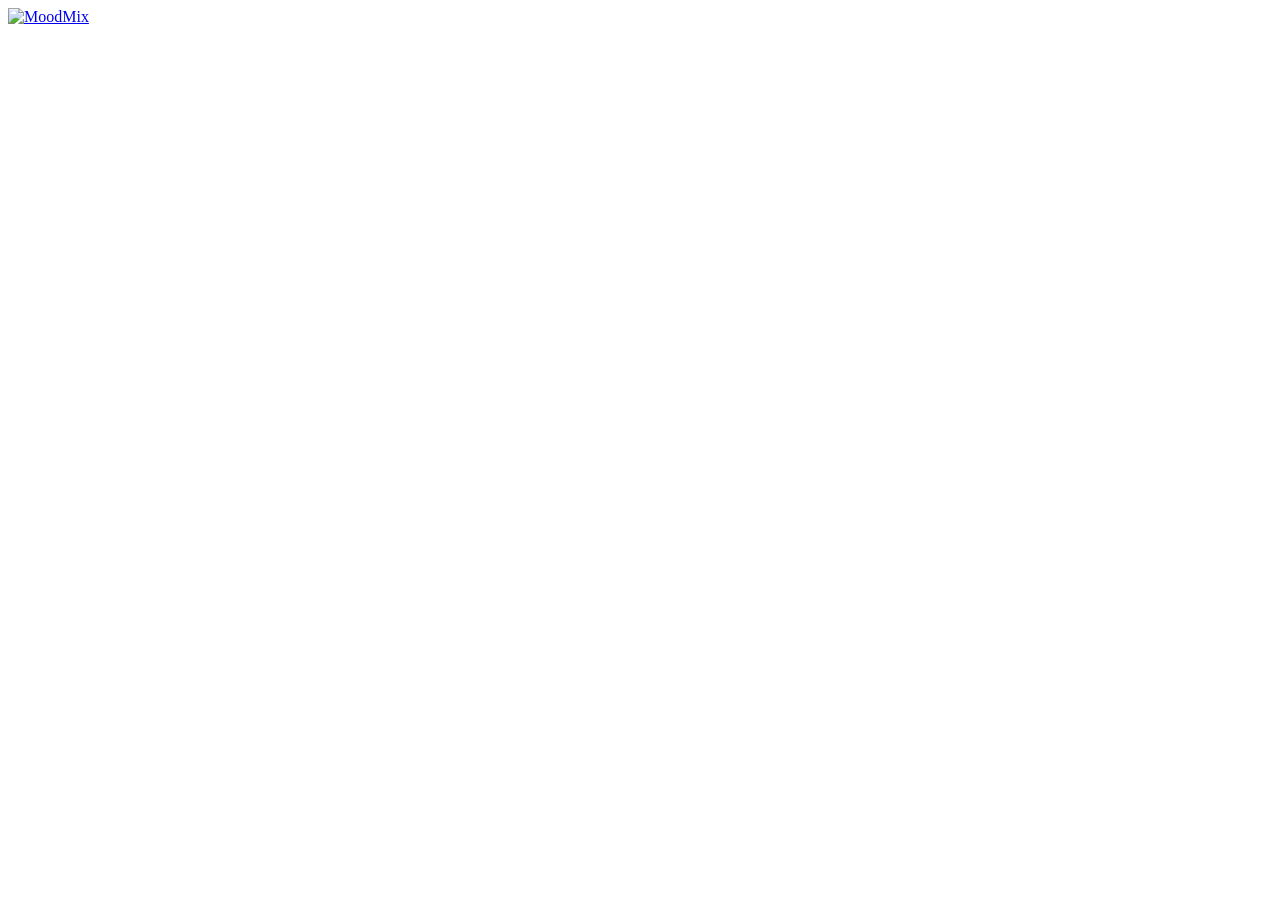
==== html/app.html @ 7e023df2 "html" ====
<!DOCTYPE html>
<html lang="ru"><head><meta charset="UTF-8"><meta name="viewport" content="width=device-width,initial-scale=1">
<title>MoodMix — сервис</title>
<link href="https://fonts.googleapis.com/css2?family=Great+Vibes&family=Montserrat:wght@400;600;700&display=swap" rel="stylesheet">
<link rel="stylesheet" href="../css/style.css"></head><body>
<div id="sky"></div><div id="sun"></div><div id="moon"></div><div id="sea"></div>
<div class="top"><a href="index.html"><img src="../img/logo.png" alt="MoodMix"></a><nav id="nav"></nav></div>
<main id="app"></main>
<div class="modal" id="modal"></div>
<script src="../js/landing.js"></script>
<script src="../js/data.js"></script>
<script src="../js/app.js"></script></body></html>
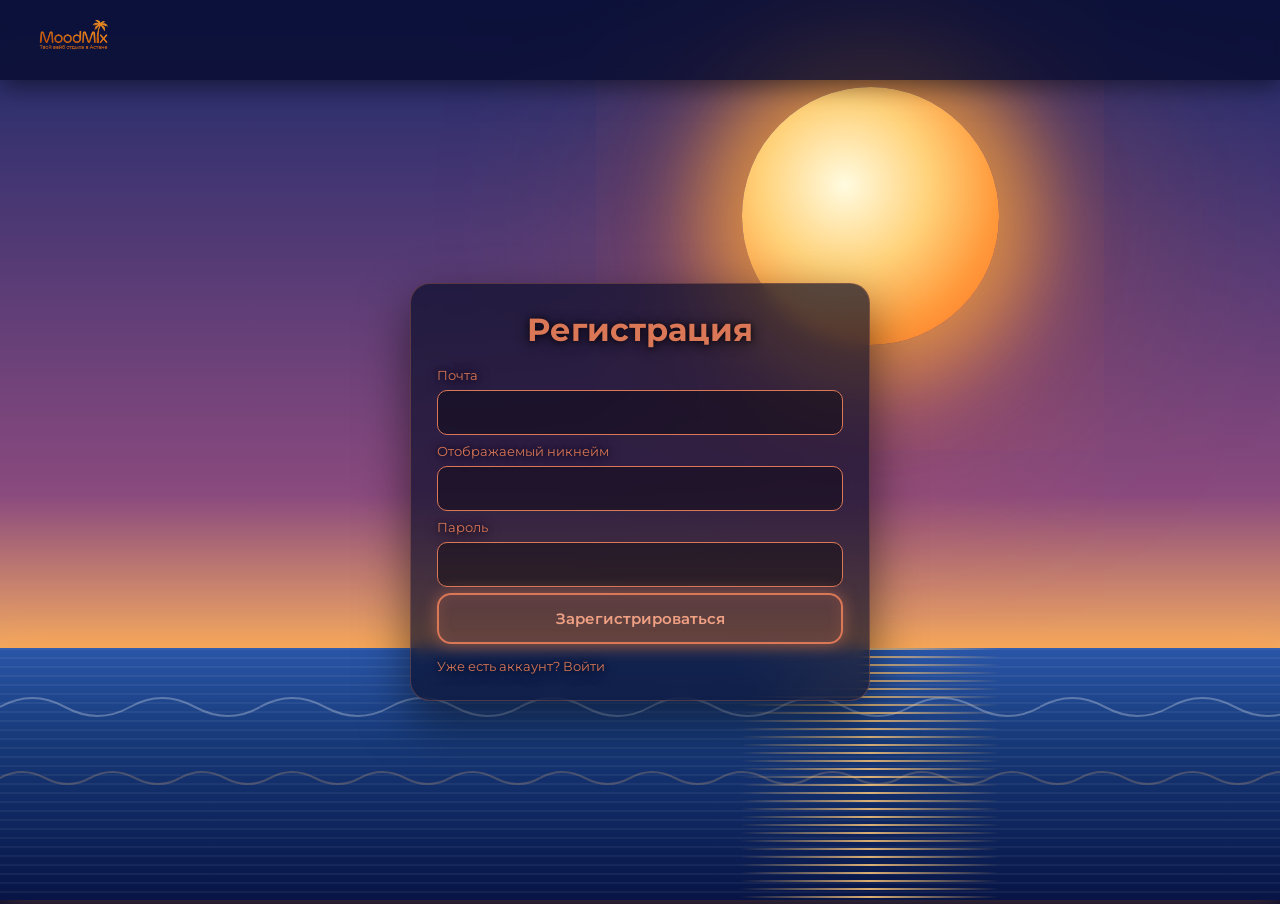
==== commit 9d13ece0: "mvp1" ====
--- a/html/app.html
+++ b/html/app.html
@@ -1,12 +1,66 @@
 <!DOCTYPE html>
-<html lang="ru"><head><meta charset="UTF-8"><meta name="viewport" content="width=device-width,initial-scale=1">
-<title>MoodMix — сервис</title>
-<link href="https://fonts.googleapis.com/css2?family=Great+Vibes&family=Montserrat:wght@400;600;700&display=swap" rel="stylesheet">
-<link rel="stylesheet" href="../css/style.css"></head><body>
-<div id="sky"></div><div id="sun"></div><div id="moon"></div><div id="sea"></div>
-<div class="top"><a href="index.html"><img src="../img/logo.png" alt="MoodMix"></a><nav id="nav"></nav></div>
-<main id="app"></main>
-<div class="modal" id="modal"></div>
-<script src="../js/landing.js"></script>
-<script src="../js/data.js"></script>
-<script src="../js/app.js"></script></body></html>
+<html lang="ru">
+<head>
+  <meta charset="UTF-8">
+  <meta name="viewport" content="width=device-width, initial-scale=1">
+  <title>MoodMix — сервис</title>
+  <link href="https://fonts.googleapis.com/css2?family=Great+Vibes&family=Montserrat:wght@400;600;700&display=swap" rel="stylesheet">
+  <link rel="stylesheet" href="../css/style.css">
+</head>
+<body data-scene="sunset">
+  <!-- Фон «закат» (по умолчанию) -->
+  <div id="sky"></div><div id="sun"></div><div id="moon"></div><div id="sea"></div>
+
+  <!-- Фон «пляж с пальмами» — показывается на странице теста -->
+  <div id="beach">
+    <svg viewBox="0 0 1600 900" preserveAspectRatio="xMidYMax slice" aria-hidden="true">
+      <defs>
+        <linearGradient id="bSky" x1="0" y1="0" x2="0" y2="1">
+          <stop offset="0" stop-color="#10224f"/><stop offset=".55" stop-color="#2f6a9c"/><stop offset="1" stop-color="#f4a95e"/>
+        </linearGradient>
+        <linearGradient id="bSea" x1="0" y1="0" x2="0" y2="1">
+          <stop offset="0" stop-color="#1b8fa3"/><stop offset="1" stop-color="#0b4f6c"/>
+        </linearGradient>
+        <linearGradient id="bSand" x1="0" y1="0" x2="0" y2="1">
+          <stop offset="0" stop-color="#f1d3a0"/><stop offset="1" stop-color="#c89a5e"/>
+        </linearGradient>
+        <radialGradient id="bSun"><stop offset="0" stop-color="#fff2c6"/><stop offset=".4" stop-color="#ffc46b" stop-opacity=".8"/><stop offset="1" stop-color="#ff8a3c" stop-opacity="0"/></radialGradient>
+        <!-- Пальма: ствол + 7 листьев. Основание ствола в точке (100, 300) -->
+        <g id="palm">
+          <path d="M100 300 Q112 200 90 110" stroke="#2a1b12" stroke-width="10" fill="none" stroke-linecap="round"/>
+          <g fill="#0d3a2c">
+            <path id="leaf" d="M90 110 C120 70 170 70 195 105 C160 88 125 92 90 110Z"/>
+            <use href="#leaf" transform="rotate(50 90 110)"/><use href="#leaf" transform="rotate(100 90 110)"/>
+            <use href="#leaf" transform="rotate(150 90 110)"/><use href="#leaf" transform="rotate(200 90 110)"/>
+            <use href="#leaf" transform="rotate(255 90 110)"/><use href="#leaf" transform="rotate(305 90 110)"/>
+          </g>
+        </g>
+      </defs>
+      <rect width="1600" height="620" fill="url(#bSky)"/>
+      <circle cx="1100" cy="560" r="230" fill="url(#bSun)"/>
+      <rect y="560" width="1600" height="160" fill="url(#bSea)"/>
+      <g fill="none" stroke="#fff" stroke-opacity=".25" stroke-width="2">
+        <path d="M0 600 Q40 590 80 600 T160 600 T240 600 T320 600 T400 600 T480 600 T560 600 T640 600 T720 600 T800 600 T880 600 T960 600 T1040 600 T1120 600 T1200 600 T1280 600 T1360 600 T1440 600 T1520 600 T1600 600"/>
+        <path d="M0 650 Q60 636 120 650 T240 650 T360 650 T480 650 T600 650 T720 650 T840 650 T960 650 T1080 650 T1200 650 T1320 650 T1440 650 T1560 650"/>
+      </g>
+      <path d="M0 700 Q200 680 400 705 T800 700 T1200 705 T1600 695 L1600 900 L0 900Z" fill="url(#bSand)"/>
+      <path d="M0 700 Q200 680 400 705 T800 700 T1200 705 T1600 695" fill="none" stroke="#fff" stroke-opacity=".7" stroke-width="5"/>
+      <use href="#palm" transform="translate(-120 120) scale(2.6)"/>
+      <use href="#palm" transform="translate(1680 240) scale(-2.2 2.2)"/>
+      <use href="#palm" transform="translate(220 480) scale(1.4)"/>
+      <use href="#palm" transform="translate(1360 570) scale(-1.1 1.1)"/>
+    </svg>
+  </div>
+
+  <div class="top">
+    <a href="index.html"><img src="../img/logo.png" alt="MoodMix"></a>
+    <nav id="nav"></nav>
+  </div>
+  <main id="app"></main>
+  <div class="modal" id="modal"></div>
+
+  <script src="../js/landing.js"></script>
+  <script src="../js/data.js"></script>
+  <script src="../js/app.js"></script>
+</body>
+</html>
--- a/css/style.css
+++ b/css/style.css
@@ -0,0 +1,187 @@
+/* ==========================================================
+   MoodMix — стили. Разделы: 1 Переменные · 2 Фон-закат
+   3 Фон-пляж · 4 Главная · 5 Кнопки · 6 Сервис · 7 Адаптив
+   ========================================================== */
+
+/* ---------- 1. Переменные и база ---------- */
+:root {
+  --c: #D97757;                 /* фирменный цвет Claude */
+  --c-light: #F0A184;
+  --night: #070b2e;
+  --text-shadow: 0 2px 14px rgba(0,0,0,.85), 0 0 4px rgba(0,0,0,.6);
+  --box-shadow: 0 20px 50px rgba(0,0,0,.55);
+  --sun-x: 68%;                 /* положение солнца по горизонтали */
+}
+* { box-sizing: border-box; margin: 0; }
+html { scroll-behavior: smooth; }
+body {
+  font-family: 'Montserrat', system-ui, sans-serif;
+  color: var(--c); text-shadow: var(--text-shadow);
+  background: var(--night); min-height: 100vh; overflow-x: hidden;
+}
+h2 { font-size: 32px; text-align: center; margin-bottom: 36px; }
+
+/* ---------- 2. Фон «закат» (небо, солнце, луна, море) ---------- */
+#sky { position: fixed; inset: 0; z-index: -4; }
+
+#sun {
+  position: fixed; left: var(--sun-x); top: 24%; z-index: -2;
+  width: min(560px, 90vw); aspect-ratio: 1; transform: translate(-50%, -50%);
+}
+#sun::after {                   /* ядро */
+  content: ''; position: absolute; inset: 27%; border-radius: 50%;
+  background: radial-gradient(circle at 40% 38%, #fffbe0, #ffd27a 38%, #ff9a3c 68%, #ff6a1f);
+  box-shadow: 0 0 80px 40px rgba(255,170,60,.7), 0 0 200px 100px rgba(255,110,40,.35);
+}
+#moon {
+  position: fixed; left: 30%; top: 16%; z-index: -2; width: 90px; height: 90px; border-radius: 50%;
+  background: radial-gradient(circle at 35% 35%, #fff, #d9deef 60%, #aab3d6);
+  box-shadow: 0 0 60px 20px rgba(200,215,255,.35); opacity: 0;
+}
+
+#sea {
+  position: fixed; left: 0; right: 0; bottom: 0; height: 28vh; z-index: -1; overflow: hidden;
+  background: linear-gradient(#2a56a8, #173a7a 35%, #071445);
+  box-shadow: 0 -6px 30px rgba(255,160,70,.45);
+}
+#sea::before {                  /* текстура: волны + рябь, медленно «плывут» */
+  content: ''; position: absolute; inset: 0;
+  background:
+    url("data:image/svg+xml,%3Csvg xmlns='http://www.w3.org/2000/svg' width='260' height='44'%3E%3Cpath d='M0 22Q32 4 65 22T130 22T195 22T260 22' fill='none' stroke='rgba(255,255,255,.28)' stroke-width='2'/%3E%3C/svg%3E") repeat-x 0 18% / 260px 44px,
+    url("data:image/svg+xml,%3Csvg xmlns='http://www.w3.org/2000/svg' width='180' height='34'%3E%3Cpath d='M0 17Q22 5 45 17T90 17T135 17T180 17' fill='none' stroke='rgba(255,190,120,.22)' stroke-width='2'/%3E%3C/svg%3E") repeat-x 0 52% / 180px 34px,
+    repeating-linear-gradient(180deg, rgba(255,255,255,.05) 0 2px, transparent 2px 9px);
+  animation: drift 16s linear infinite;
+}
+#sea::after {                   /* солнечная дорожка на воде */
+  content: ''; position: absolute; top: 0; bottom: 0; width: 260px; left: calc(var(--sun-x) - 130px);
+  background: repeating-linear-gradient(180deg, rgba(255,200,120,.85) 0 2px, transparent 2px 8px);
+  -webkit-mask-image: linear-gradient(90deg, transparent, #000 50%, transparent);
+          mask-image: linear-gradient(90deg, transparent, #000 50%, transparent);
+  opacity: var(--sun, 1); animation: shimmer 2.4s ease-in-out infinite alternate;
+}
+@keyframes drift   { to { background-position: 260px 18%, -180px 52%, 0 0; } }
+@keyframes shimmer { from { transform: scaleX(.8); } to { transform: scaleX(1.15); } }
+
+/* ---------- 3. Фон «пляж с пальмами» (страница теста) ---------- */
+#beach { position: fixed; inset: 0; z-index: -3; display: none; }
+#beach svg { width: 100%; height: 100%; }
+[data-scene="beach"] #beach { display: block; }
+[data-scene="beach"] :is(#sky, #sun, #moon, #sea) { display: none; }
+
+/* ---------- 4. Главная ---------- */
+.hero { height: 100vh; display: grid; place-items: center; text-align: center; padding: 20px; position: relative; }
+.hero h1 {
+  font: 400 clamp(46px, 9.5vw, 118px) 'Great Vibes', cursive; color: var(--c-light);
+  text-shadow: 0 0 6px #fff3, 0 0 14px var(--c), 0 0 32px var(--c), 0 0 64px var(--c), 0 0 110px #b4482a;
+  animation: write 3.5s ease-out both, neon 3s 3.5s ease-in-out infinite alternate;
+}
+.hero p { margin-top: 16px; font-size: 18px; opacity: 0; animation: fade 1.5s 3.2s forwards; }
+.hero small { position: absolute; bottom: 32vh; animation: bob 2s infinite; }
+@keyframes write { from { clip-path: inset(-60px 100% -60px -60px); } to { clip-path: inset(-60px); } }
+@keyframes neon  { to { filter: brightness(1.15) drop-shadow(0 0 12px var(--c)); } }
+@keyframes fade  { to { opacity: 1; } }
+@keyframes bob   { 50% { transform: translateY(8px); } }
+
+section { max-width: 1050px; margin: 0 auto; padding: 80px 24px; }
+.soft { background: radial-gradient(ellipse at center, rgba(6,10,40,.6), transparent 72%); }  /* мягкая подложка без рамок */
+
+/* О проекте: логотип в рамке слева, описание у правого края */
+.about { display: grid; grid-template-columns: minmax(260px, 440px) 1fr; gap: 40px; align-items: center; max-width: 1400px; padding: 80px 5vw; }
+.about-text { justify-self: end; max-width: 560px; }
+.logo-frame { order: -1; padding: 28px; border-radius: 22px; background: rgba(7,11,46,.88); border: 2px solid var(--c); box-shadow: 0 0 24px rgba(217,119,87,.45), var(--box-shadow); }
+.about h2 { text-align: left; }
+.about p { line-height: 1.8; margin-bottom: 14px; font-size: 17px; }
+.logo-frame img { display: block; width: 100%; }
+
+/* Отзывы: прижаты к левому краю */
+.reviews { max-width: 1400px; padding: 80px 5vw; }
+.reviews h2 { text-align: left; }
+
+.review { display: grid; grid-template-columns: 1fr 1fr; gap: 40px; align-items: center; width: min(720px, 100%); margin-bottom: 70px; }
+/* «Хаотичное» расположение: у каждого отзыва свой сдвиг, отступ и порядок */
+.review:nth-of-type(1) { margin-left: 0; }
+.review:nth-of-type(2) { margin-left: auto; margin-right: 4%; margin-bottom: 40px; }
+.review:nth-of-type(3) { margin-left: 18%; margin-bottom: 90px; }
+.review:nth-of-type(4) { margin-left: auto; margin-bottom: 50px; }
+.review:nth-of-type(5) { margin-left: 5%; }
+.review:nth-of-type(2) .review-media, .review:nth-of-type(4) .review-media { order: 2; }
+.review:nth-of-type(2) .photo { height: 210px; }
+.review:nth-of-type(3) .photo { height: 270px; }
+.review:nth-of-type(4) .photo { height: 230px; }
+.review-user { font-weight: 700; font-size: 18px; margin-bottom: 12px; }
+.photo { height: 250px; border-radius: 18px; display: grid; place-items: center; font-size: 72px; box-shadow: var(--box-shadow); }
+.review-body h3 { font-size: 24px; margin-bottom: 12px; }
+.review-body p { line-height: 1.7; font-size: 16px; }
+.stars { color: #ffd23f; font-size: 26px; letter-spacing: 4px; margin-top: 14px; text-shadow: 0 0 14px rgba(255,210,63,.7); }
+
+.cta { text-align: center; }
+footer { text-align: center; padding: 50px 20px 60px; border-top: 1px solid rgba(217,119,87,.5); background: linear-gradient(transparent, rgba(0,0,0,.6)); }
+footer h3 { letter-spacing: 3px; margin-bottom: 20px; }
+footer a { color: var(--c); margin: 6px 14px; display: inline-block; text-decoration: none; }
+footer a:hover { color: var(--c-light); text-shadow: 0 0 14px var(--c); }
+.fade { opacity: 0; transform: translateY(40px); transition: 1s; }
+.fade.in { opacity: 1; transform: none; }
+
+/* ---------- 5. Кнопки ---------- */
+.btn {
+  display: inline-block; padding: 14px 28px; border-radius: 14px; cursor: pointer; text-decoration: none;
+  font: 600 15px 'Montserrat', sans-serif; color: var(--c-light); text-shadow: none;
+  border: 2px solid var(--c); background: rgba(217,119,87,.12);
+  box-shadow: 0 0 16px rgba(217,119,87,.5), inset 0 0 14px rgba(217,119,87,.18); transition: .25s;
+}
+.btn:hover { background: var(--c); color: #1b0f0a; transform: translateY(-3px); box-shadow: 0 10px 34px rgba(217,119,87,.75); }
+.btn.big { font-size: 24px; padding: 28px 64px; border-radius: 6px; letter-spacing: 1px; }
+.btn.ghost { background: rgba(0,0,0,.25); box-shadow: 0 4px 14px rgba(0,0,0,.4); }
+.btn.sm { padding: 8px 14px; font-size: 13px; }
+
+/* ---------- 6. Сервис (app.html) ---------- */
+.top { display: flex; justify-content: space-between; align-items: center; padding: 12px 26px; position: sticky; top: 0; z-index: 5; background: rgba(7,11,46,.78); backdrop-filter: blur(8px); box-shadow: 0 6px 24px rgba(0,0,0,.5); }
+.top img { height: 52px; }
+.top nav { display: flex; gap: 10px; flex-wrap: wrap; }
+main { max-width: 1050px; margin: 0 auto; padding: 30px 18px; }
+main.center { display: grid; place-items: center; min-height: calc(100vh - 76px); }
+
+.glass { background: rgba(8,12,40,.68); border: 1px solid rgba(217,119,87,.3); border-radius: 20px; padding: 26px; box-shadow: var(--box-shadow); backdrop-filter: blur(8px); }
+.box { width: min(460px, 92vw); }
+.box h2 { margin-bottom: 16px; }
+.quiz { width: min(580px, 92vw); height: 410px; display: flex; flex-direction: column; justify-content: space-between; }   /* окно теста — фиксированного размера */
+.quiz h2 { min-height: 96px; display: flex; align-items: center; margin: 0; }
+.quiz .opts { display: grid; grid-template-columns: repeat(5, 1fr); margin: 0; }
+
+input, select, textarea { width: 100%; padding: 12px; margin: 6px 0; border-radius: 10px; border: 1px solid var(--c); background: rgba(0,0,0,.35); color: var(--c-light); font: inherit; text-shadow: none; }
+option { color: #000; }
+label { font-size: 13px; }
+.opts { display: flex; gap: 8px; margin: 18px 0; }
+.opts button { flex: 1; padding: 12px 4px; border-radius: 10px; border: 1px solid var(--c); background: rgba(0,0,0,.3); color: var(--c-light); cursor: pointer; font-size: 13px; text-shadow: none; transition: .2s; }
+.opts button:hover { background: var(--c); color: #1b0f0a; }
+.bar { height: 8px; background: rgba(255,255,255,.15); border-radius: 8px; overflow: hidden; }
+.bar i { display: block; height: 100%; background: var(--c); box-shadow: 0 0 12px var(--c); transition: .3s; }
+
+.filters { display: grid; grid-template-columns: repeat(auto-fit, minmax(150px, 1fr)); gap: 10px; margin-bottom: 22px; }
+.grid { display: grid; grid-template-columns: repeat(auto-fill, minmax(240px, 1fr)); gap: 20px; }
+.card { cursor: pointer; padding: 0; overflow: hidden; transition: .25s; }
+.card:hover { transform: translateY(-5px); }
+.card .ph { height: 130px; display: grid; place-items: center; font-size: 56px; }
+.card .in { padding: 14px; font-size: 13px; line-height: 1.55; }
+.st { font-weight: 700; }
+.open { color: #6dff9c; }
+.closed { color: #ff7a7a; }
+
+.modal { position: fixed; inset: 0; background: rgba(0,0,10,.7); display: none; place-items: center; z-index: 20; padding: 14px; overflow: auto; }
+.modal.on { display: grid; }
+.mc { background: #0f1648; max-width: 560px; width: 100%; border-radius: 20px; padding: 22px; border: 1px solid var(--c); box-shadow: var(--box-shadow); max-height: 92vh; overflow: auto; }
+.car { position: relative; }
+.car .ph { height: 200px; border-radius: 14px; display: grid; place-items: center; font-size: 64px; }
+.car button { position: absolute; top: 50%; background: rgba(0,0,0,.55); color: var(--c-light); border: 0; border-radius: 50%; width: 34px; height: 34px; cursor: pointer; }
+.row { display: flex; gap: 8px; flex-wrap: wrap; margin: 12px 0; }
+.rv { border-top: 1px solid rgba(217,119,87,.3); padding: 8px 0; font-size: 13px; }
+.tag { display: inline-block; padding: 3px 10px; border-radius: 20px; background: rgba(217,119,87,.22); font-size: 12px; margin: 2px; }
+
+/* ---------- 7. Адаптив ---------- */
+@media (max-width: 760px) {
+  .about, .review { grid-template-columns: 1fr; gap: 24px; }
+  .about-text { justify-self: start; }
+  .review:nth-of-type(n) { margin-left: 0; margin-right: 0; }
+  .review:nth-of-type(n) .review-media { order: 0; }
+  .btn.big { font-size: 18px; padding: 20px 28px; }
+}
